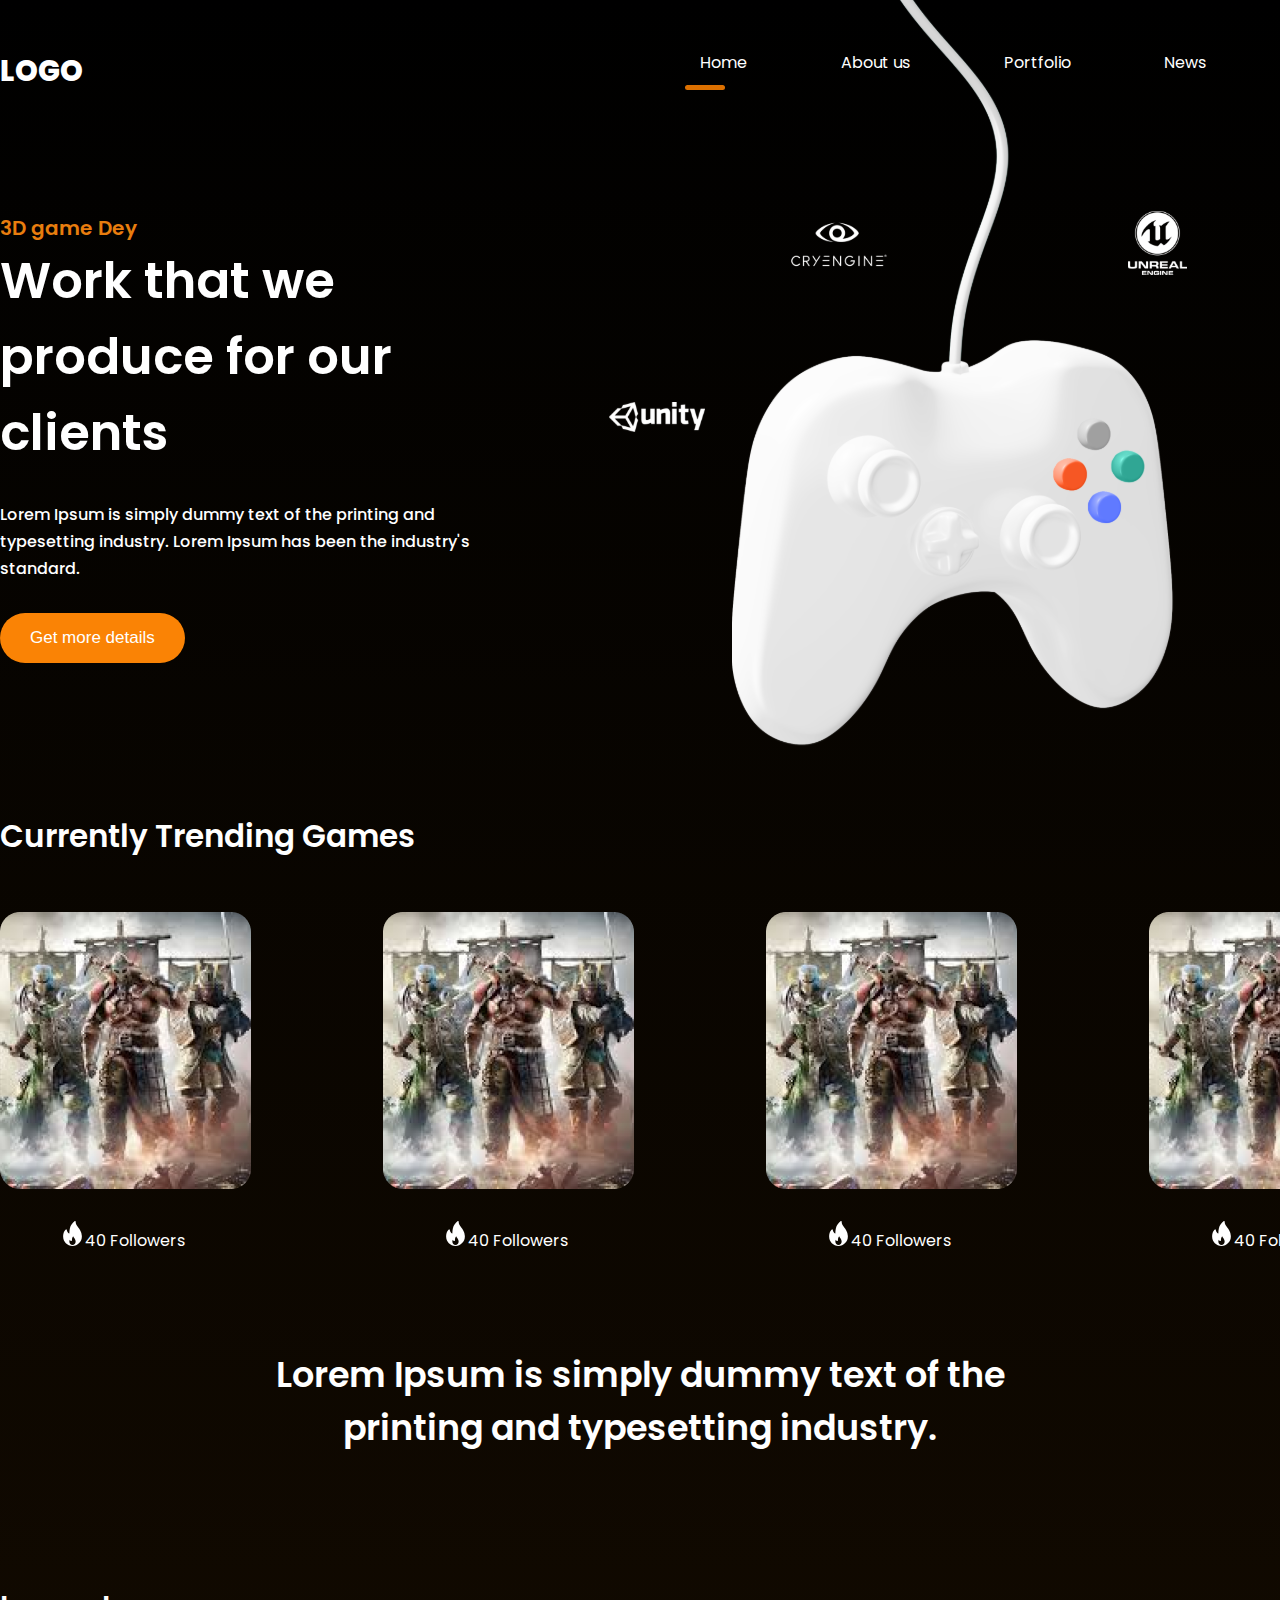
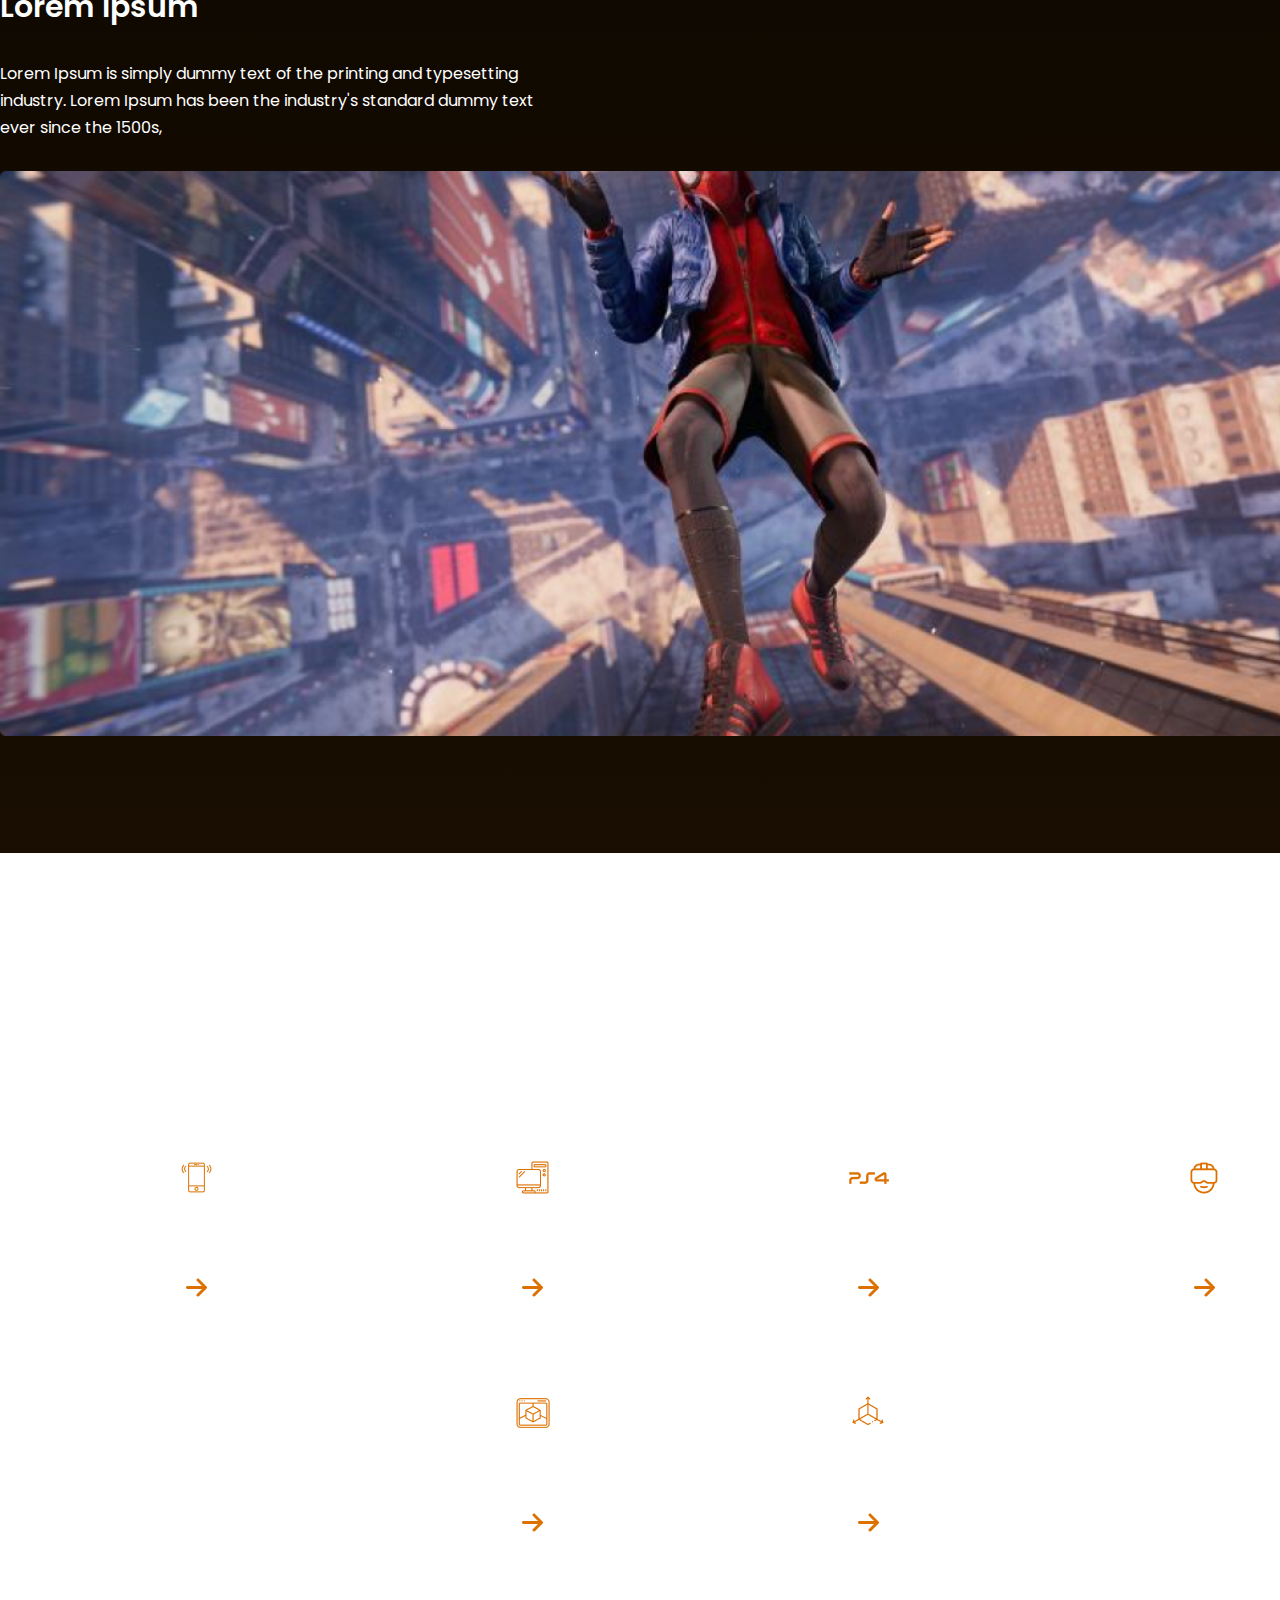
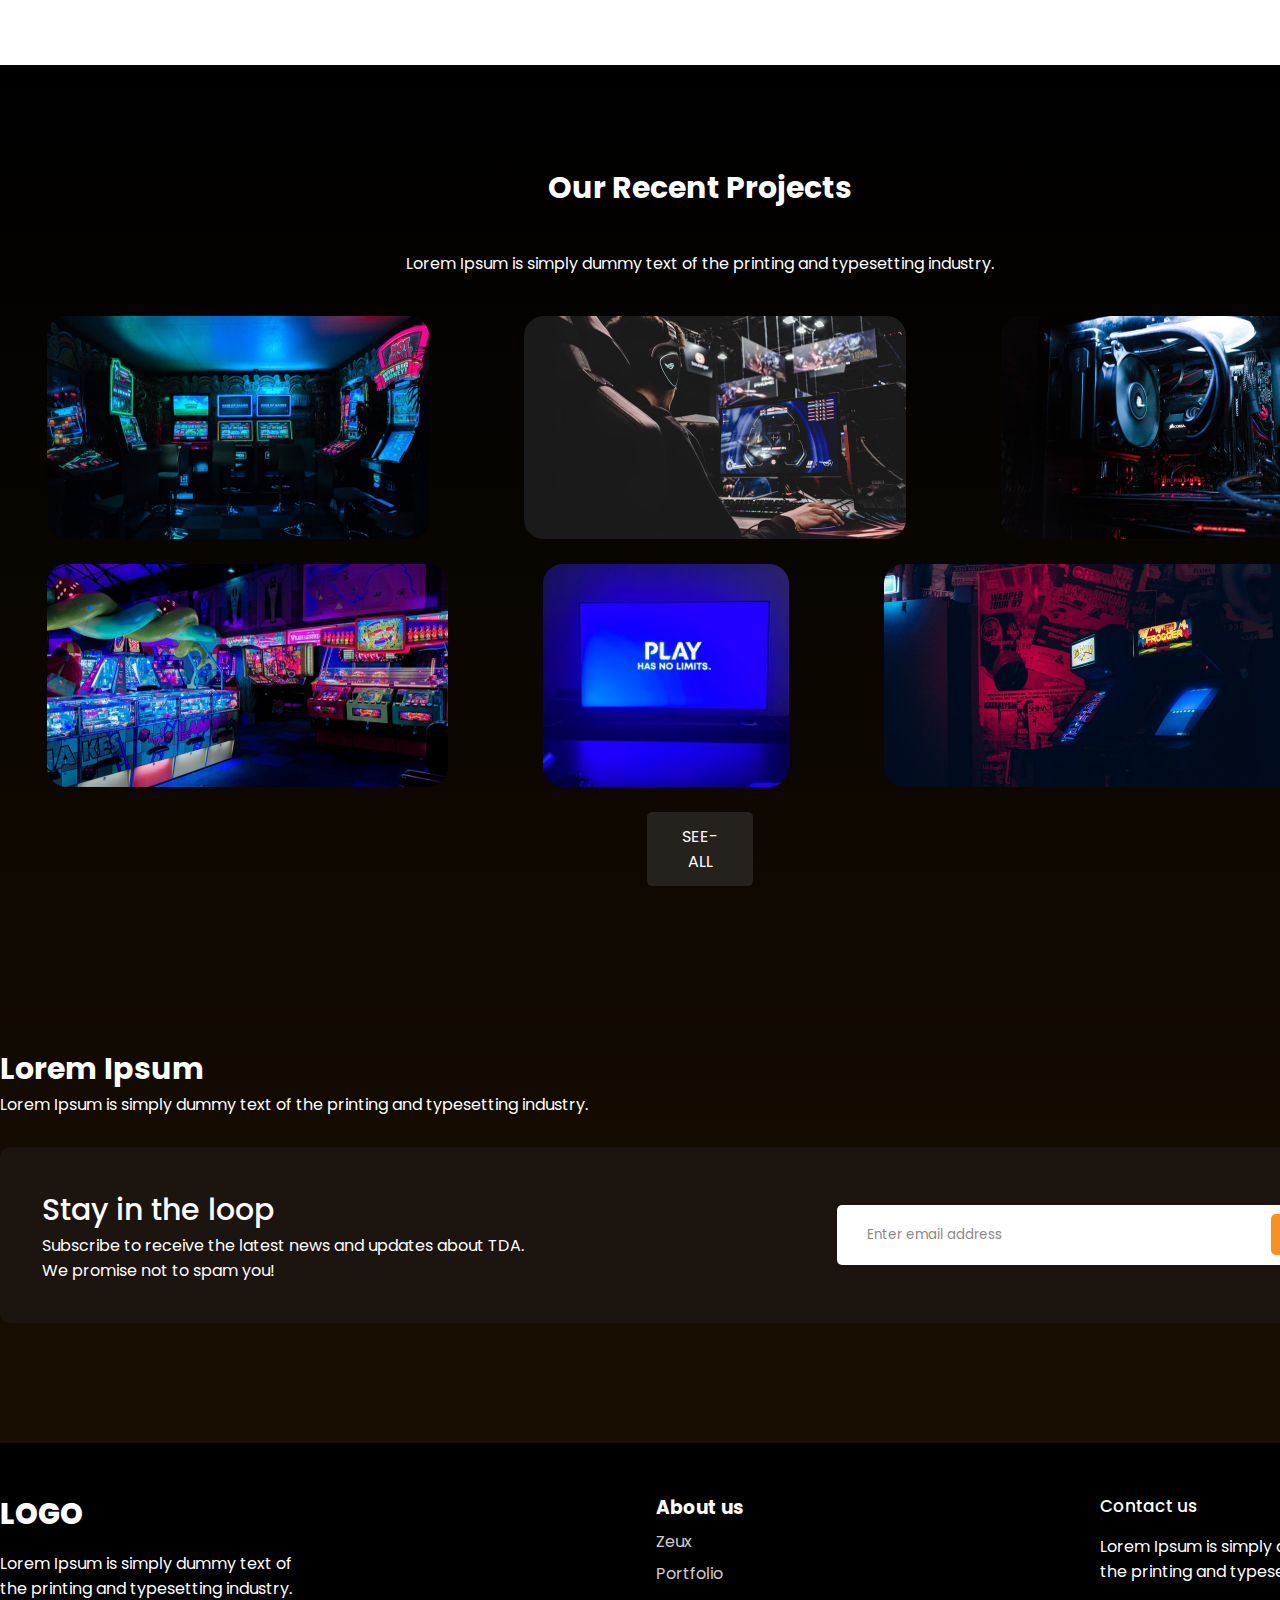
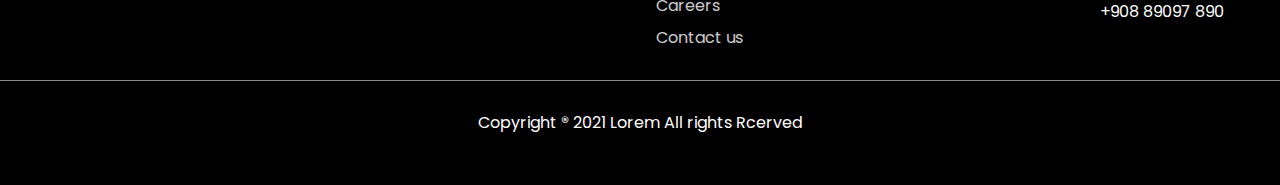
==== index.html @ f1f63bf0 "init project" ====
<!DOCTYPE html>
<html lang="en">
    <head>
        <meta charset="UTF-8">
        <meta name="viewport" content="width=device-width, initial-scale=1.0">
        <title>Game Website</title>
        <link rel="stylesheet" href="/css/main.css">
    </head>
    <body>
        <div class="wrapper">
            <header class="container">
               <span class="logo">logo</span>
                <nav>
                   <ul>
                       <li class="active"><a href="#">Home</a></li>
                       <li><a href="#">About us</a></li>
                       <li><a href="#">Portfolio</a></li>
                       <li><a href="#">News</a></li>
                       <li class="btn"><a href="#">Contact</a></li>
                   </ul>    
                </nav>
            </header>
       
            <div class="hero container">
                <div class="hero--info">
                   <h2>3D game Dey</h2>
                   <h1>Work that we produce for our clients</h1>
                   <p>Lorem Ipsum is simply dummy text of the printing and typesetting industry. Lorem Ipsum has been the industry's standard.</p>
                   <button class="btn">Get more details</button>
                </div>
               <img src="img/Group 1321.svg" alt="">
            </div>

            <div class="container trending">
                <a href="#" class="see-all">SEE-ALL</a>
                <h3>Currently Trending Games</h3>
                

                <div class="games">
                    <div class="block">
                        <img src="img/Game 1.png" alt="">
                        <span><img src="img/fire 1.svg" alt="">40 Followers</span>
                    </div>
                    <div class="block">
                        <img src="img/Game 1.png" alt="">
                        <span><img src="img/fire 1.svg" alt="">40 Followers</span>
                    </div> 
                    <div class="block">
                        <img src="img/Game 1.png" alt="">
                        <span><img src="img/fire 1.svg" alt="">40 Followers</span>
                    </div> 
                    <div class="block">
                        <img src="img/Game 1.png" alt="">
                        <span><img src="img/fire 1.svg" alt="">40 Followers</span>
                    </div>
                </div>
            </div>

            <div class="container big-text">
                <p>Lorem Ipsum is simply dummy text of the printing and typesetting industry.</p>
            </div>

            <div class="container banner">
                <h3>Lorem Ipsum</h3>
                <p>Lorem Ipsum is simply dummy text of the printing and typesetting industry. Lorem Ipsum has been the industry's standard dummy text ever since the 1500s,</p>
                <img src="img/Rectangle 4.png" alt="">
            </div>
        </div>

        <div class="features">
            <div class="container">
                <h3>Lorem Ipsum is simply dummy text of the printing and typesetting industry.</h3>
                <p>Lorem Ipsum is simply dummy text of the printing and typesetting industry. Lorem Ipsum has been the industry's standard dummy text ever since the 1500s,</p>
                <div class="info">
                    <div class="block">
                        <img src="img/Group 48.png" alt="">
                        <p>Mobile Game Development</p>
                        <img src="img/arrow 1.png" alt="">
                    </div>
                    <div class="block">
                        <img src="img/Group 49.png" alt="">
                        <p>PC Game Development</p>
                        <img src="img/arrow 1.png" alt="">
                    </div>
                    <div class="block">
                        <img src="img/Group 50.png" alt="">
                        <p>PS4 Game Development </p>
                        <img src="img/arrow 1.png" alt="">
                    </div>
                    <div class="block">
                        <img src="img/Group 51.png" alt="">
                        <p>AR/VR Solutions</p>
                        <img src="img/arrow 1.png" alt="">
                    </div>
                    <div class="block">
                        <img src="img/Group 52.png" alt="">
                        <p>AR/ VR design</p>
                        <img src="img/arrow 1.png" alt="">
                    </div>
                    <div class="block">
                        <img src="img/Group 53.png" alt="">
                        <p>3D Modelings</p>
                        <img src="img/arrow 1.png" alt="">
                    </div>
                </div>
            </div>
        </div>

        <div class="wrapper">
            <div class="container projects">
                <h3>Our Recent Projects</h3>
                <p>Lorem Ipsum is simply dummy text of the printing and typesetting industry.</p>
                <div class="images">
                    <img src="img/Rectangle 15.png" alt="">
                    <img src="img/Rectangle 16.png" alt="">
                    <img src="img/Rectangle 17.png" alt="">
                </div>
                <div class="images">
                    <img src="img/Rectangle 18.png" alt="">
                    <img src="img/Rectangle 19.png" alt="">
                    <img src="img/Rectangle 20.png" alt="">
                </div>
                <a href="" class="see-all">SEE-ALL</a>
            </div>

            <div class="container email">
                <h3>Lorem Ipsum</h3>
                <p>Lorem Ipsum is simply dummy text of the printing and typesetting industry.</p>
                <div class="block">
                    <div>
                        <h4>Stay in the loop</h4>
                        <p>Subscribe to receive the latest news and updates about TDA.
                            We promise not to spam you!</p>
                    </div>
                    <div>
                        <input type="email" id="emailField" placeholder="Enter email address">
                        <button onclick="checkEmail()">Continue</button>
                    </div>
                </div>
            </div>
        </div>

        <footer>
            <div class="block container">
                <div>
                    <span class="logo">logo</span>
                    <p>Lorem Ipsum is simply dummy text of the printing and typesetting industry.</p>
                </div>
                <div>
                    <h3>About us</h3>
                    <ul>
                        <li>Zeux</li>
                        <li>Portfolio</li>
                        <li>Careers</li>
                        <li>Contact us</li>
                    </ul>
                </div>
                <div>
                    <h4>Contact us</h4>
                    <p>Lorem Ipsum is simply dummy text of the printing and typesetting industry.</p>
                    <p>+908 89097 890</p>
                </div>
            </div>
            <hr>
            <p>Copyright ® 2021 Lorem All rights Rcerved</p>
        </footer>

        <script>
            function checkEmail() {
                let email = document.querySelector('#emailField').value;
                if (!email.includes('@')) alert('Нет Символа @')
                else if (!email.includes('.')) alert('Нет Символа .')
                else alert('Все Отлично!')
            }
        </script>
    </body>
</html>
---- css/main.css ----
@import url('https://fonts.googleapis.com/css2?family=Poppins:wght@400;500;600;700;800&display=swap');
 * {
    margin: 0;
    padding: 0;
 }
body {
    font-family: "Poppins", sans-serif;
    font-weight: 400;
    color: #fff;
    font-size: 16px;
}

a {
    text-decoration: none;
}

.img {
    max-width: 100%;
}

.wrapper {
   background: linear-gradient(180deg, rgba(0,0,0,1) 0%, rgba(25,14,1,1) 100%);
   width: 100%;
}

.container {
   width: 1400px;
   margin: 0 auto;
}

header {
   padding: 50px 0;
}

header .logo,
footer .block .logo {
   text-transform: uppercase;
   font-size: 29px;
   font-weight: 800;
}

header nav {
   float: right;
   width: 50%;

}

header nav ul {
   list-style: none;
   display: flex;
   justify-content: space-between;
   z-index: 2;
   position: relative;
}

header nav ul li {
   display: inline-block;
}

header nav ul li a {
   color: #fff;
}

header nav ul li.active::after {
   content: '';
   display: block;
   width: 40px;
   height: 5px;
   background: #dc7000;
   border-radius: 10px;
   position: relative;
   top: 10px;
   left: -15px;
}

header nav ul li:not(.active):not(.btn) a:hover {
    border-bottom: 5px solid #dc7000;
}

header nav ul li.btn a, .email .block button {
   background: #fa9021; 
   padding: 9px 17px;
   border-radius: 5px;
   transition: all 500ms ease;
}

header nav ul li.btn a:hover, .email .block button:hover {
   background: #a02604;
}

.hero {
   padding-bottom: 100px;
   position: relative;
   z-index: 1;
}

.hero--info {
   width: 530px;
   padding-top: 70px;
}

.hero--info h2 {
   color: #e87d0e;
   font-size: 20px;
   font-weight: 600;
}

.hero--info h1 {
   font-size: 50px;
   font-weight: 600;
}

.hero--info p {
   font-weight: 500;
   line-height: 170%;
   margin: 30px 0;
}

.hero--info .btn {
   background: #fa8305;
   color: #fff;
   border-radius: 50px;
   padding: 15px 30px;
   border: 0;
   transition: all 500ms ease;
   font-size: 17px;
}

.hero--info .btn:hover {
   cursor: pointer;
   transform: scale(1.1);
}

.hero img {
   position: absolute;
   top: -150px;
   right: 0;
}

/* Секция с играми */
.trending {
   padding-top: 50px;
}

.trending h3 {
   font-weight: 600;
   font-size: 31px;
}

.trending .see-all, .projects .see-all {
   color: #fff;
   background: #25211d;
   border-radius: 5px;
   padding: 12px 23px;
   float: right;
   display: block;
   transition: all 500ms ease;
}



.trending .see-all:hover, .projects .see-all:hover {
   transform: scale(1.1);
}

.trending .games {
   display: flex;
   justify-content: space-between;
   width: 100%;
   padding: 50px 0;
}

.trending .games span {
   display: block;
   text-align: center;
   margin-top: 20px;
}

.trending .games span {
   position: relative;
   top: 5px;
   margin-right: 7px;
}

.big-text {
   padding: 50px 0;
   font-size: 35px;
   font-weight: 600;
   text-align: center;
   width: 800px;
}

.banner {
   padding: 80px 0;

}

.banner h3 {
   font-size: 30px;
   font-weight: 600;
   margin-bottom: 30px;
}

.banner p {
   line-height: 170%;
   margin-bottom: 30px;
   width: 550px;
}

.banner img {
   width: 100%;
   margin-bottom: 30px;
}

.features {
   background: url('/img/Rectangle\ 5.png') no-repeat center center fixed;
   background-size: cover;
   padding: 80px 0px;
}

.features h3, 
.features p {
   margin-bottom: 20px;
   text-align: center;
   max-width: 800px;
   margin-left: auto;
   margin-right: auto;

}

.features h3 {
   font-size: 30px;
}

.features .info {
   display: flex;
   justify-content: center;
   flex-wrap: wrap;
}

.features .info .block {
   text-align: center;
   width: 20%;
   margin: 30px 2%;
}

.features .info .block img {
   margin-bottom: 15px;
}

.projects {
   padding: 100px 0;
}

.projects h3 {
   font-size: 30px;
   text-align: center;

}

.projects p {
   margin: 40px 0;
   text-align: center;
}

.projects .images {
   display: flex;
   justify-content: space-around;
   margin-bottom: 25px;
}

.projects .see-all {
   float: none;
   width: 60px;
   text-align: center;
   margin: 0 auto;

}


.email {
   padding-bottom: 120px;
}

.email h3 {
   margin-top: 60px;
   font-size: 30px;
}

.email .block {
   background: #1c140f;
   margin-top: 30px;
   border-radius: 10px;
   padding: 40px 3%;
   width: 94%;
   display: flex;
   justify-content: space-between;
   align-items: center;
}

.email .block h4 {
   font-size: 30px;
   font-weight: 500;
}

.email .block p {
   width: 500px;
}

.email .block input {
   background: #fff;
   outline: none;
   border: 0;
   border-radius: 5px;
   width: 380px;
   font-family: "Poppins", sans-serif;
   font-weight: 400;
   padding: 20px 30px;
   position: relative;
   right: -100px;
   z-index: 1;
   padding-right: 120px;
}

.email .block input::placeholder {
   color: #898989;
}

.email .block button {
   cursor: pointer;
   border: 0;
   padding: 13px 17px;
   position: relative;
   z-index: 2;
   color: #fff;
}


footer {
   background: #000;
   padding: 50px 0;
}

footer .block {
   display: flex;
   justify-content: space-between;
}

footer .block p {
   width: 300px;
   margin: 15px 0;
}

footer .block h4 {
   font-weight: 500;
   font-size: 17px;
}

footer .block ul {
   list-style: none;
}

footer .block ul li {
   margin-top: 7px;
   opacity: 0.8;
}

footer hr {
   margin: 30px 0;
   border: 0;
   height: 0.6px;
   background: #898989;
}

footer > p {
   text-align: center;
}
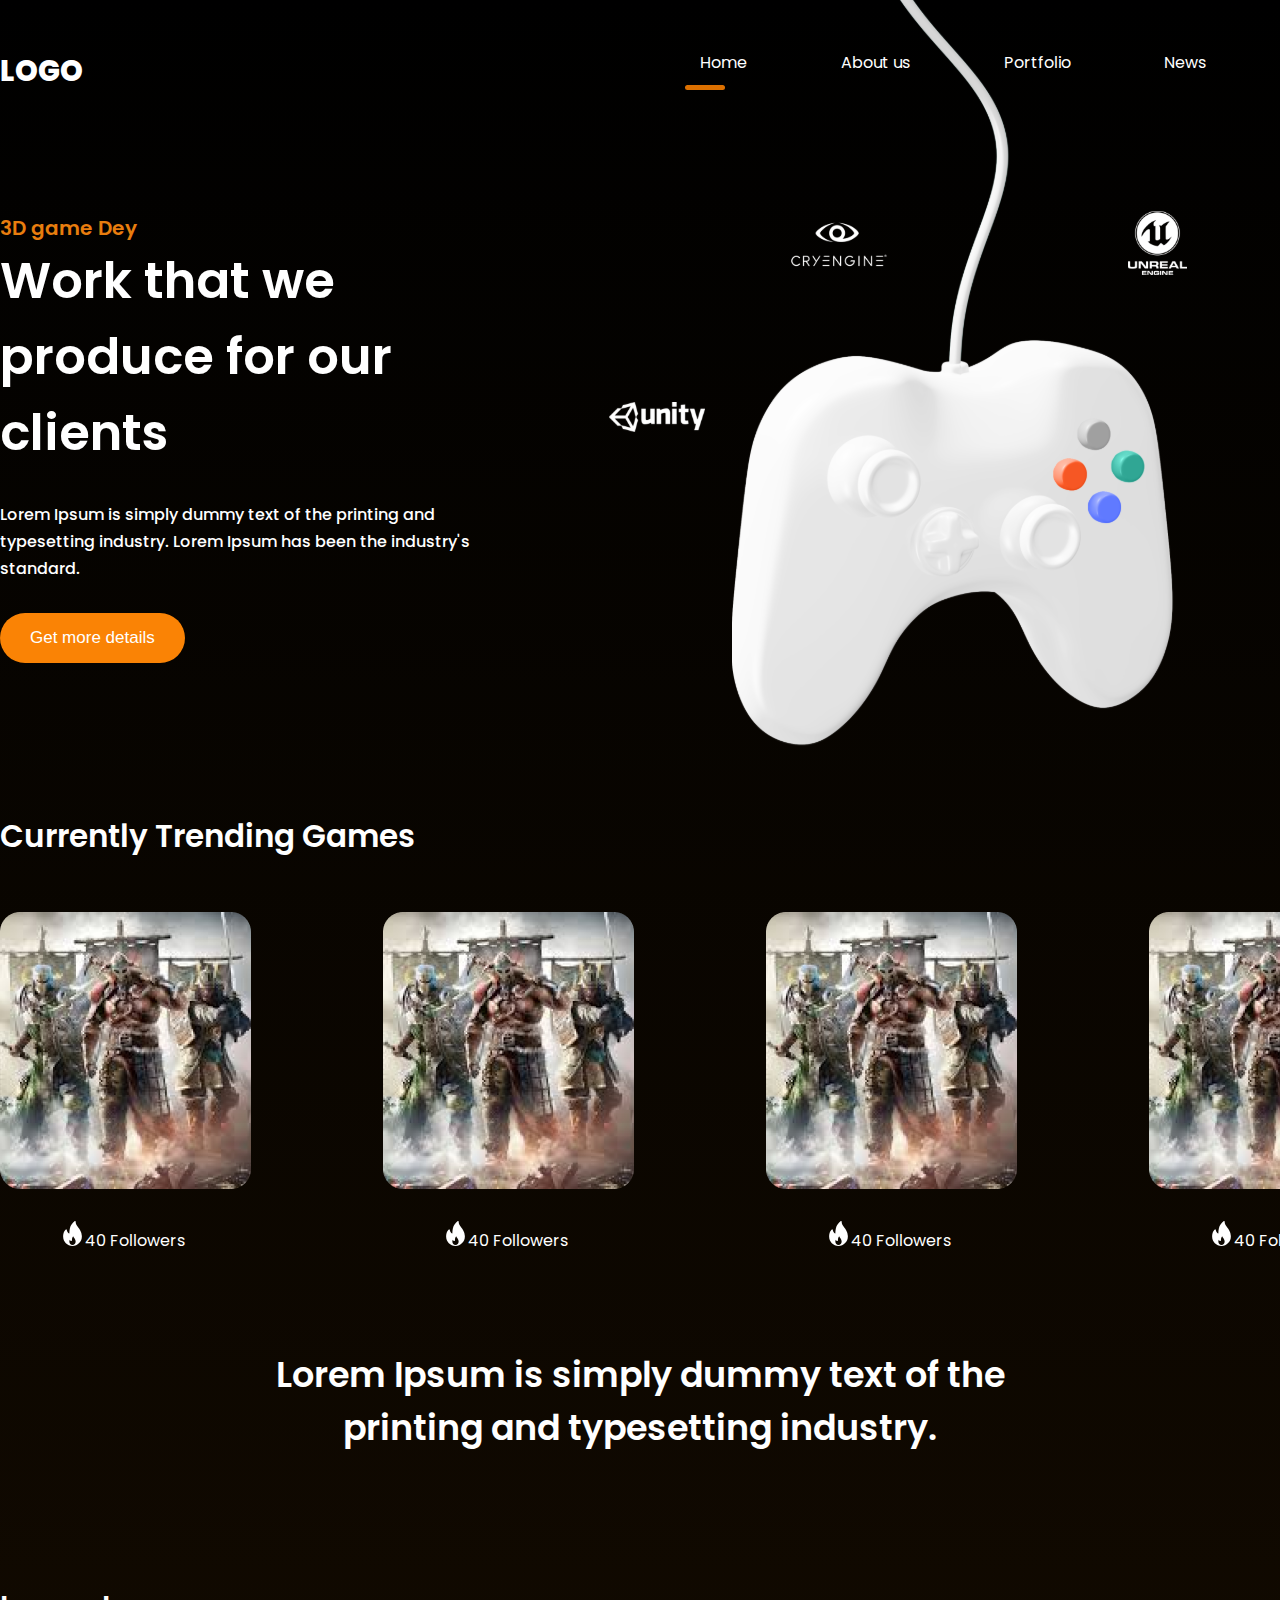
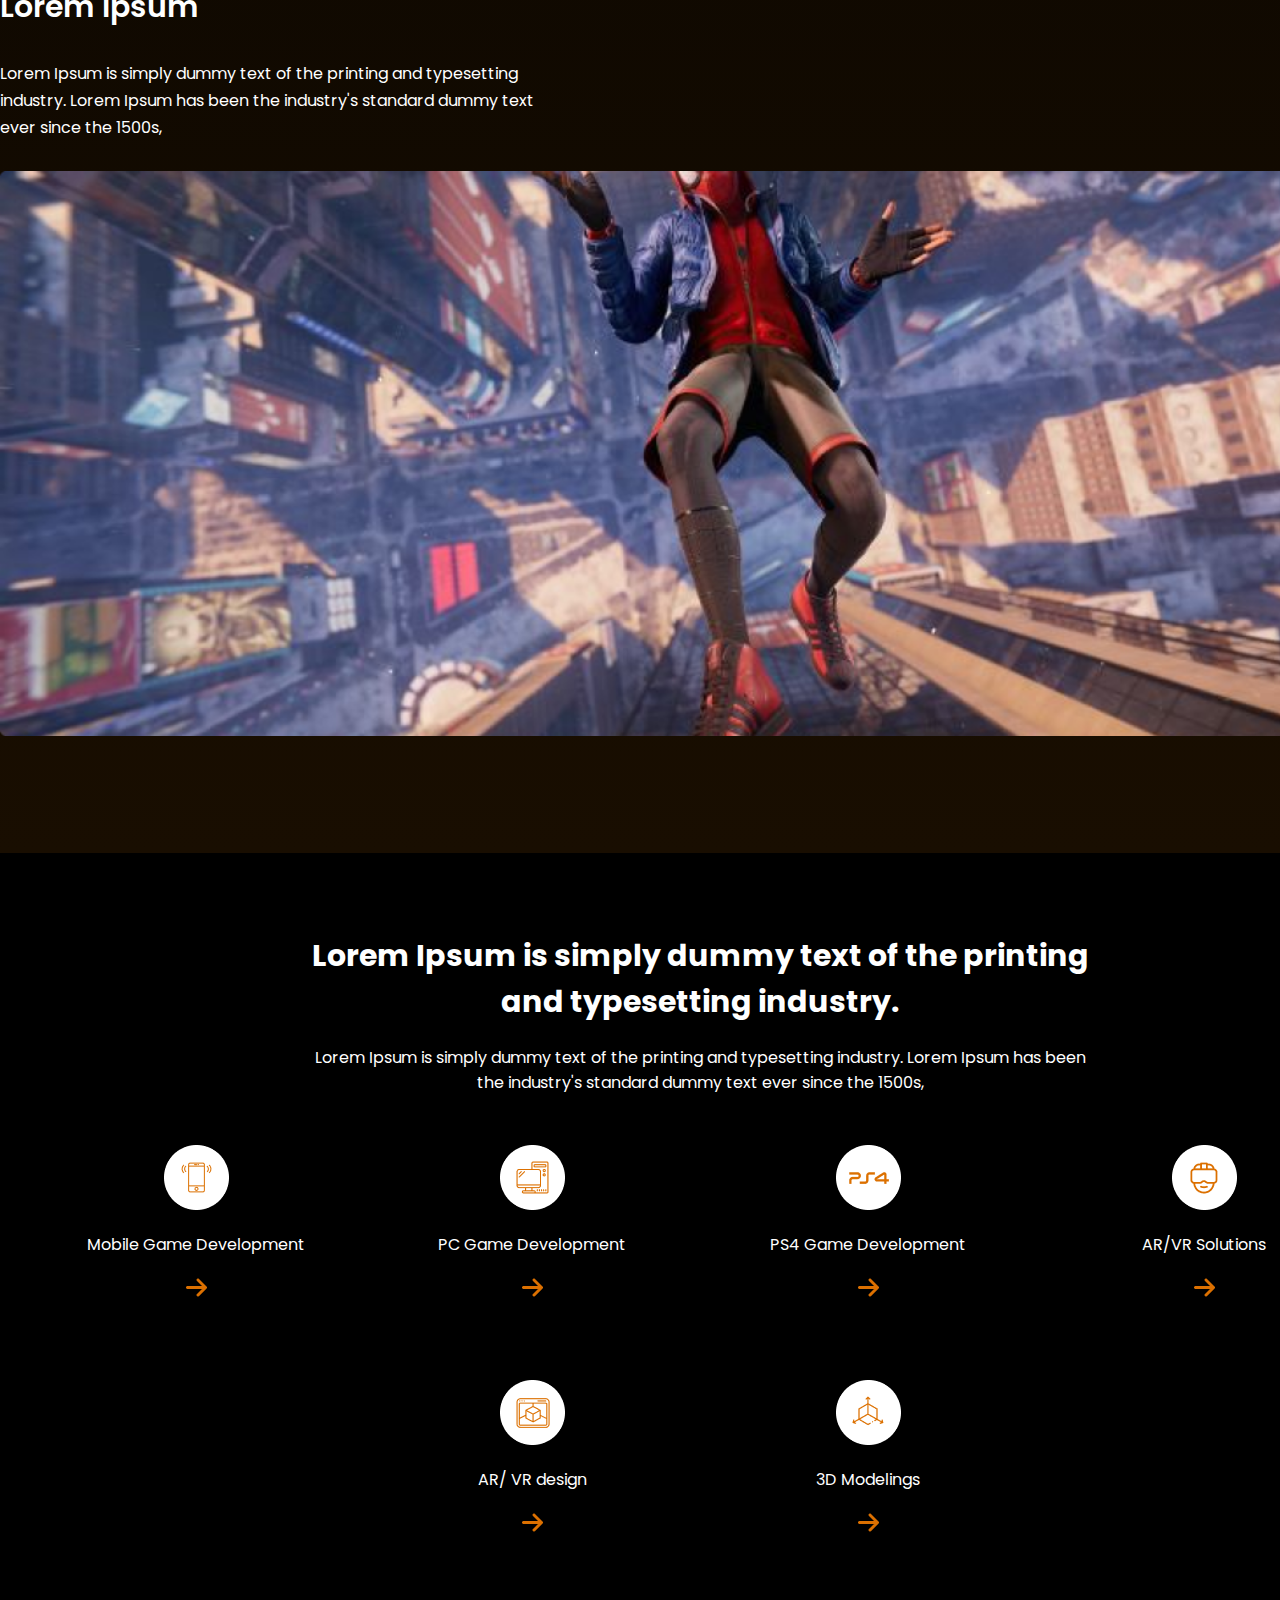
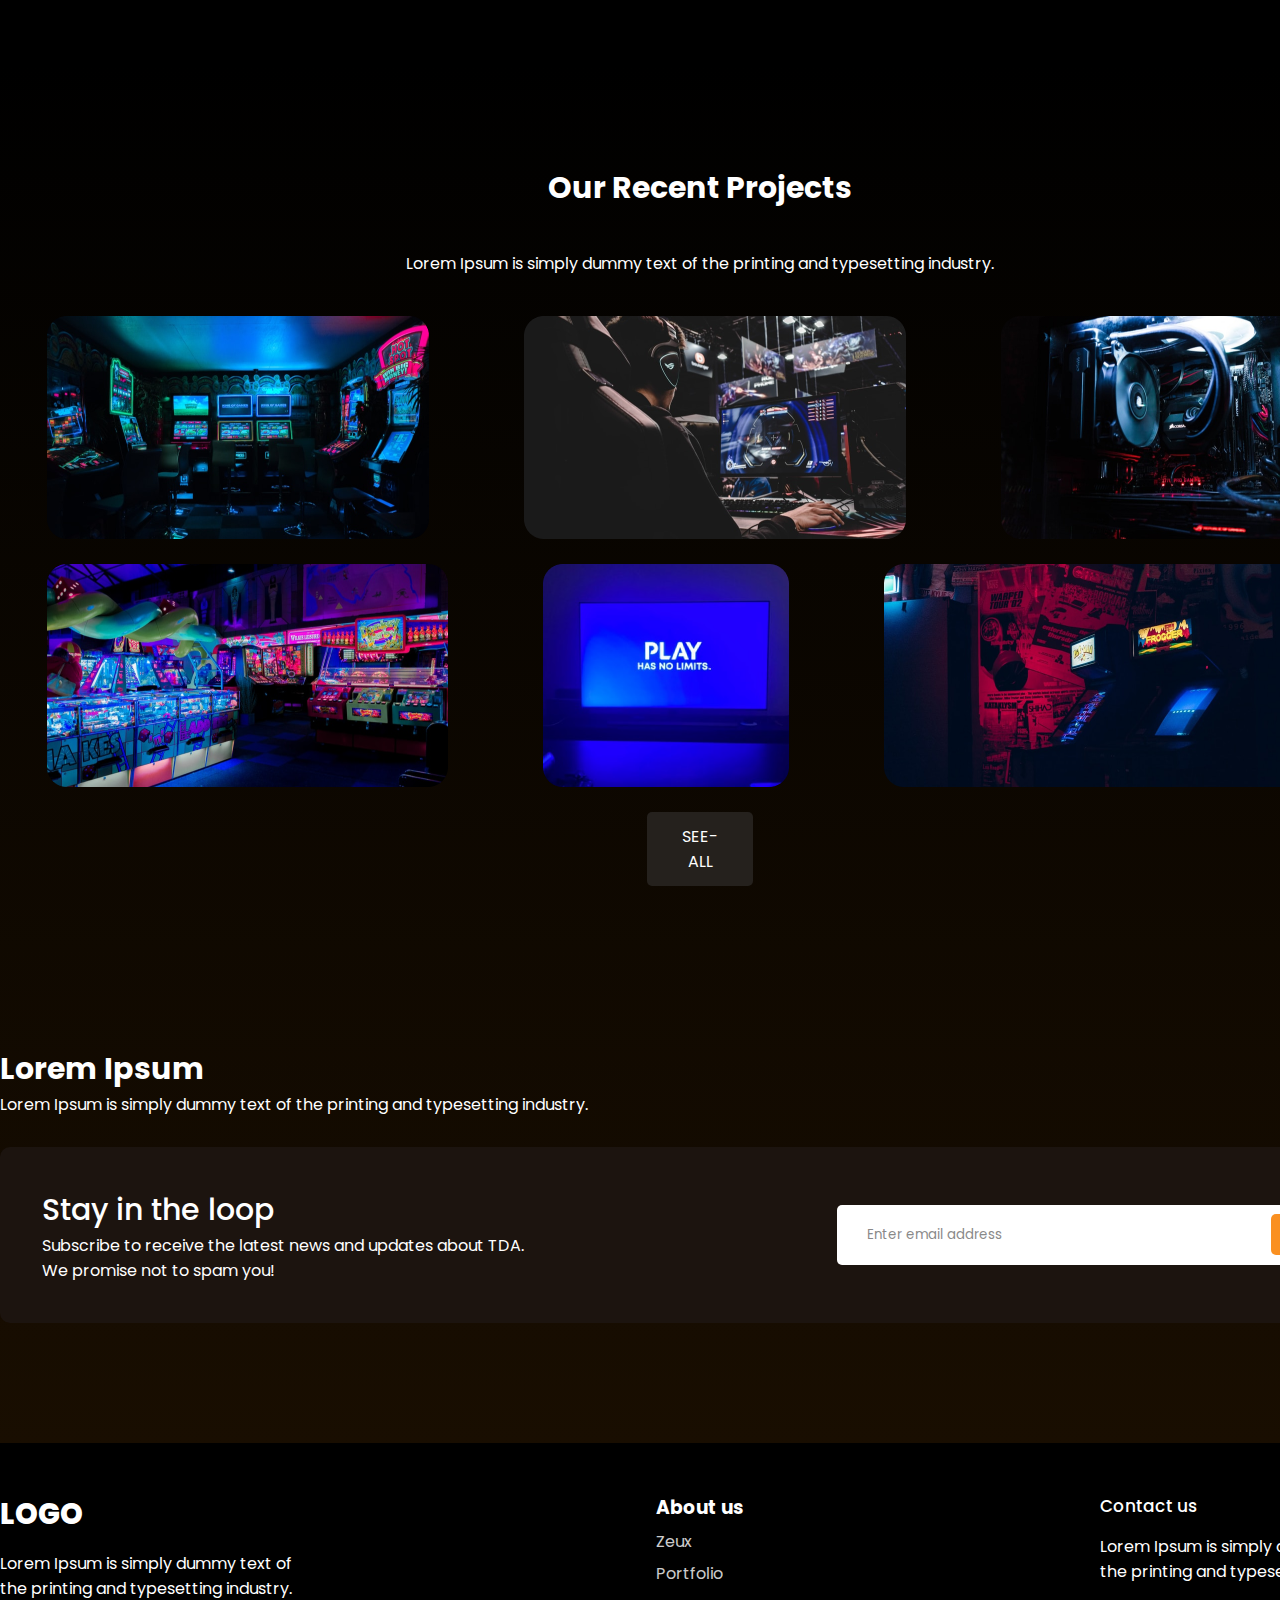
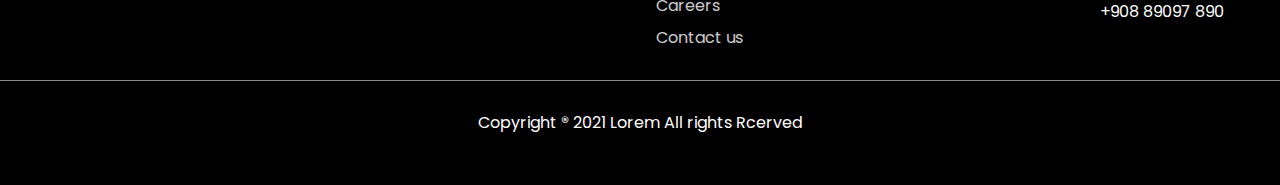
==== commit 8d7ea3c5: "new" ====
--- a/index.html
+++ b/index.html
@@ -12,11 +12,11 @@
                <span class="logo">logo</span>
                 <nav>
                    <ul>
-                       <li class="active"><a href="#">Home</a></li>
-                       <li><a href="#">About us</a></li>
+                       <li class="active"><a href="/">Home</a></li>
+                       <li><a href="/about.html">About us</a></li>
                        <li><a href="#">Portfolio</a></li>
                        <li><a href="#">News</a></li>
-                       <li class="btn"><a href="#">Contact</a></li>
+                       <li class="btn"><a href="/contacts.html">Contact</a></li>
                    </ul>    
                 </nav>
             </header>
--- a/css/main.css
+++ b/css/main.css
@@ -8,6 +8,7 @@
     font-weight: 400;
     color: #fff;
     font-size: 16px;
+    background: #000;
 }
 
 a {
@@ -21,6 +22,7 @@
 .wrapper {
    background: linear-gradient(180deg, rgba(0,0,0,1) 0%, rgba(25,14,1,1) 100%);
    width: 100%;
+   overflow-x: hidden;
 }
 
 .container {
@@ -116,7 +118,8 @@
    margin: 30px 0;
 }
 
-.hero--info .btn {
+.hero--info .btn, 
+.hero-about .info .btn {
    background: #fa8305;
    color: #fff;
    border-radius: 50px;
@@ -126,7 +129,8 @@
    font-size: 17px;
 }
 
-.hero--info .btn:hover {
+.hero--info .btn:hover,
+.hero-about .info .btn:hover {
    cursor: pointer;
    transform: scale(1.1);
 }
@@ -335,6 +339,164 @@
    color: #fff;
 }
 
+.hero-about {
+   position: relative;
+}
+
+.hero-about .info {
+   width: 500px;
+   padding: 250px 0;
+}
+
+.hero-about .info h1 {
+   margin-bottom: 15px;
+   font-size: 30px;
+}
+
+.hero-about .info .btn {
+   margin-top: 20px;
+}
+
+.hero-about img {
+   position: absolute;
+   right: -150px;
+   top: 0;
+}
+
+.work {
+   padding: 80px 0;
+
+}
+
+.work h2 {
+   font-size: 25px;
+   margin-bottom: 40px;
+}
+
+.work .blocks {
+   display: flex;
+   justify-content: space-between;
+}
+
+.work .blocks .block {
+   width: 25%;
+   border-radius: 10px;
+   padding: 50px 35px;
+   background: #1c140f;
+}
+
+.work .blocks .block h3 {
+   font-size: 20px;
+   margin: 20px 0;
+}
+
+.work .blocks .block .badge {
+   border-radius: 7px;
+   padding: 10px 20px;
+}
+
+.work .blocks .block .badge.purple {
+   background: #560f67;
+}
+
+.work .blocks .block .badge.brown {
+   background: #DC4200;
+}
+
+.work .blocks .block .badge.green {
+   background: #00DC8D;
+}
+
+/* Страница контакты */
+.hero-contacts h1 {
+   text-align: center;
+   margin-top: 70px;
+   margin-bottom: 30px;
+   font-size: 33px;
+}
+
+.hero-contacts p {
+   text-align: center;
+}
+
+.hero-contacts img {
+   width: 70%;
+   margin: 80px 15%;
+}
+
+.feedback {
+   padding: 70px 0;
+   background: #1c140f;
+}
+
+.feedback h2 {
+   text-align: center;
+   font-weight: 500;
+   font-size: 30px;
+} 
+
+.feedback p {
+   text-align: center;
+   margin-top: 10px;
+} 
+
+.feedback form {
+   margin: 80px auto;
+   width: 600px;
+}
+
+.feedback form .inline {
+   display: flex;
+   justify-content: space-between;
+}
+
+.feedback form .inline > div {
+   width: 50%;
+}
+
+.feedback form label {
+   color: #4f4f4f;
+   font-size: 14px;
+}
+
+.feedback form input,
+.feedback form textarea {
+   background: #2c2420;
+   border-radius: 10px;
+   border: 0.6px solid #cecece;
+   display: block;
+   width: 90%;
+   padding: 15px 10px;
+   outline: none;
+   color: #fff;
+   margin-top: 7px;
+   margin-bottom: 20px;
+}
+
+.feedback form .one-line {
+   width: 96%;
+}
+
+.feedback form textarea {
+   resize: none;
+   height: 200px;
+}
+
+.feedback form button {
+   background: #dc7000;
+   border-radius: 5px;
+   border: 0;
+   float: right;
+   cursor: pointer;
+   color: #fff;
+   padding: 15px 35px;
+   transition: all 500ms ease;
+
+}
+
+.feedback form button:hover {
+   background: #b01414;
+}
 
 footer {
    background: #000;
